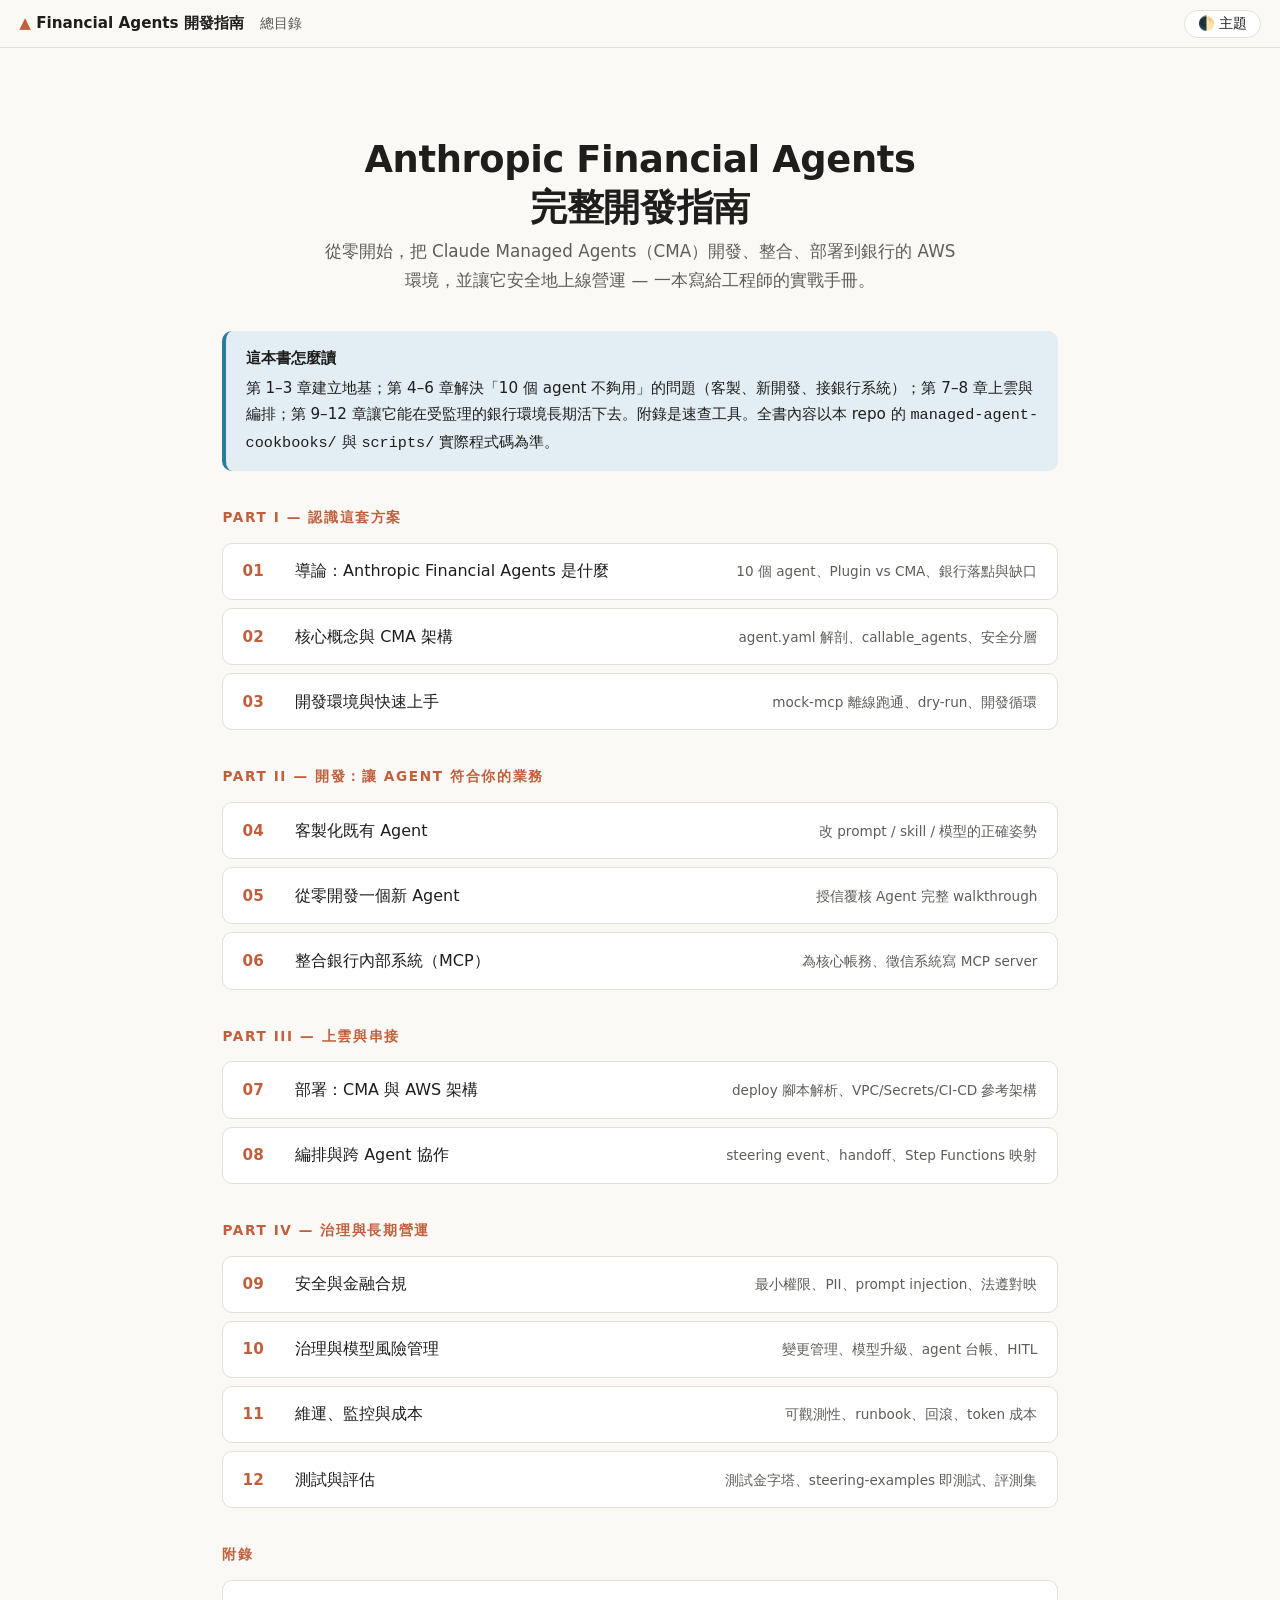
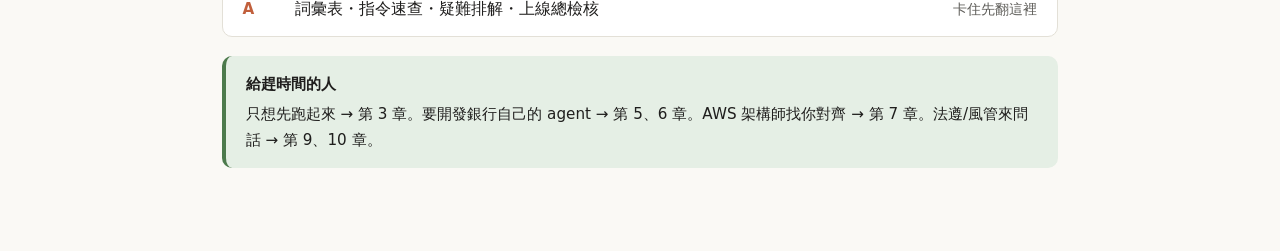
==== Guidbook/index.html @ 3e9c5083 "Add initial version of the Anthropic Financial Agents development guide in Chinese" ====
<!DOCTYPE html>
<html lang="zh-Hant">
<head>
<meta charset="utf-8">
<meta name="viewport" content="width=device-width, initial-scale=1">
<title>Anthropic Financial Agents 完整開發指南</title>
<link rel="stylesheet" href="assets/book.css">
<style>
  .hero { text-align: center; padding: 2.5rem 0 1rem; }
  .hero h1 { font-size: 2.3rem; margin-bottom: .3rem; }
  .hero .sub { color: var(--fg-soft); font-size: 1.05rem; max-width: 640px; margin: 0 auto; }
  .part-title { font-size: .85rem; font-weight: 700; letter-spacing: .12em; color: var(--accent);
    text-transform: uppercase; margin: 2.2rem 0 .8rem; }
  .ch-list { list-style: none; padding: 0; margin: 0; }
  .ch-list a { display: flex; gap: 1rem; align-items: baseline; text-decoration: none; color: var(--fg);
    background: var(--bg-card); border: 1px solid var(--border); border-radius: var(--radius);
    padding: .85rem 1.2rem; margin: .5rem 0; transition: border-color .15s, transform .15s; }
  .ch-list a:hover { border-color: var(--accent); transform: translateX(4px); }
  .ch-list .no { font-weight: 800; color: var(--accent); min-width: 2.4em; font-size: .95rem; }
  .ch-list .desc { color: var(--fg-soft); font-size: .85rem; margin-left: auto; text-align: right;
    max-width: 45%; }
  @media (max-width: 640px) { .ch-list .desc { display: none; } }
</style>
</head>
<body data-chapter="index">
<main>
  <div class="hero">
    <h1>Anthropic Financial Agents<br>完整開發指南</h1>
    <p class="sub">從零開始，把 Claude Managed Agents（CMA）開發、整合、部署到銀行的 AWS 環境，並讓它安全地上線營運 — 一本寫給工程師的實戰手冊。</p>
  </div>

  <div class="callout info"><span class="co-title">這本書怎麼讀</span>
    第 1–3 章建立地基；第 4–6 章解決「10 個 agent 不夠用」的問題（客製、新開發、接銀行系統）；第 7–8 章上雲與編排；第 9–12 章讓它能在受監理的銀行環境長期活下去。附錄是速查工具。全書內容以本 repo 的 <code>managed-agent-cookbooks/</code> 與 <code>scripts/</code> 實際程式碼為準。
  </div>

  <div class="part-title">Part I — 認識這套方案</div>
  <ul class="ch-list">
    <li><a href="ch01-introduction/index.html"><span class="no">01</span>導論：Anthropic Financial Agents 是什麼<span class="desc">10 個 agent、Plugin vs CMA、銀行落點與缺口</span></a></li>
    <li><a href="ch02-architecture/index.html"><span class="no">02</span>核心概念與 CMA 架構<span class="desc">agent.yaml 解剖、callable_agents、安全分層</span></a></li>
    <li><a href="ch03-getting-started/index.html"><span class="no">03</span>開發環境與快速上手<span class="desc">mock-mcp 離線跑通、dry-run、開發循環</span></a></li>
  </ul>

  <div class="part-title">Part II — 開發：讓 Agent 符合你的業務</div>
  <ul class="ch-list">
    <li><a href="ch04-customizing/index.html"><span class="no">04</span>客製化既有 Agent<span class="desc">改 prompt / skill / 模型的正確姿勢</span></a></li>
    <li><a href="ch05-new-agent/index.html"><span class="no">05</span>從零開發一個新 Agent<span class="desc">授信覆核 Agent 完整 walkthrough</span></a></li>
    <li><a href="ch06-bank-integration/index.html"><span class="no">06</span>整合銀行內部系統（MCP）<span class="desc">為核心帳務、徵信系統寫 MCP server</span></a></li>
  </ul>

  <div class="part-title">Part III — 上雲與串接</div>
  <ul class="ch-list">
    <li><a href="ch07-aws-deployment/index.html"><span class="no">07</span>部署：CMA 與 AWS 架構<span class="desc">deploy 腳本解析、VPC/Secrets/CI-CD 參考架構</span></a></li>
    <li><a href="ch08-orchestration/index.html"><span class="no">08</span>編排與跨 Agent 協作<span class="desc">steering event、handoff、Step Functions 映射</span></a></li>
  </ul>

  <div class="part-title">Part IV — 治理與長期營運</div>
  <ul class="ch-list">
    <li><a href="ch09-security-compliance/index.html"><span class="no">09</span>安全與金融合規<span class="desc">最小權限、PII、prompt injection、法遵對映</span></a></li>
    <li><a href="ch10-governance/index.html"><span class="no">10</span>治理與模型風險管理<span class="desc">變更管理、模型升級、agent 台帳、HITL</span></a></li>
    <li><a href="ch11-operations/index.html"><span class="no">11</span>維運、監控與成本<span class="desc">可觀測性、runbook、回滾、token 成本</span></a></li>
    <li><a href="ch12-testing-evals/index.html"><span class="no">12</span>測試與評估<span class="desc">測試金字塔、steering-examples 即測試、評測集</span></a></li>
  </ul>

  <div class="part-title">附錄</div>
  <ul class="ch-list">
    <li><a href="appendix/index.html"><span class="no">A</span>詞彙表・指令速查・疑難排解・上線總檢核<span class="desc">卡住先翻這裡</span></a></li>
  </ul>

  <div class="callout tip"><span class="co-title">給趕時間的人</span>
    只想先跑起來 → 第 3 章。要開發銀行自己的 agent → 第 5、6 章。AWS 架構師找你對齊 → 第 7 章。法遵/風管來問話 → 第 9、10 章。
  </div>
</main>
<script src="assets/book.js"></script>
</body>
</html>
---- Guidbook/assets/book.css ----
/* ===== Anthropic Financial Agents 開發指南 — 共用樣式 ===== */
:root {
  --bg: #faf9f5;
  --bg-card: #ffffff;
  --bg-code: #f4f2ec;
  --bg-inset: #f0eee6;
  --fg: #1f1e1d;
  --fg-soft: #5e5d59;
  --accent: #c15f3c;      /* 主色：赤陶 */
  --accent-soft: #f5e6de;
  --blue: #2c7a9e;
  --blue-soft: #e2eef4;
  --green: #4c7a4c;
  --green-soft: #e5efe5;
  --amber: #a3712a;
  --amber-soft: #f6ecd9;
  --red: #b3382f;
  --red-soft: #f7e3e1;
  --border: #e3e0d7;
  --shadow: 0 1px 3px rgba(0,0,0,.07), 0 4px 14px rgba(0,0,0,.04);
  --radius: 10px;
  --maxw: 880px;
}
:root[data-theme="dark"] {
  --bg: #1a1915;
  --bg-card: #23221d;
  --bg-code: #16150f;
  --bg-inset: #2a2922;
  --fg: #ecebe4;
  --fg-soft: #a5a399;
  --accent: #e08b63;
  --accent-soft: #3a2a20;
  --blue: #6fb3d4;
  --blue-soft: #1e2f38;
  --green: #8fbf8f;
  --green-soft: #22301f;
  --amber: #d9a955;
  --amber-soft: #362c17;
  --red: #e08078;
  --red-soft: #3a201d;
  --border: #3a382f;
  --shadow: 0 1px 3px rgba(0,0,0,.4);
}
@media (prefers-color-scheme: dark) {
  :root:not([data-theme]) {
    --bg:#1a1915; --bg-card:#23221d; --bg-code:#16150f; --bg-inset:#2a2922;
    --fg:#ecebe4; --fg-soft:#a5a399; --accent:#e08b63; --accent-soft:#3a2a20;
    --blue:#6fb3d4; --blue-soft:#1e2f38; --green:#8fbf8f; --green-soft:#22301f;
    --amber:#d9a955; --amber-soft:#362c17; --red:#e08078; --red-soft:#3a201d;
    --border:#3a382f; --shadow:0 1px 3px rgba(0,0,0,.4);
  }
}

* { box-sizing: border-box; }
html { scroll-behavior: smooth; }
body {
  margin: 0; background: var(--bg); color: var(--fg);
  font-family: "Noto Sans TC", "Microsoft JhengHei", "PingFang TC", system-ui, sans-serif;
  line-height: 1.75; font-size: 16px;
  -webkit-font-smoothing: antialiased;
}

/* ---- 進度條 ---- */
#progress { position: fixed; top: 0; left: 0; height: 3px; width: 0;
  background: var(--accent); z-index: 99; transition: width .1s linear; }

/* ---- 頁首 ---- */
.book-header {
  position: sticky; top: 0; z-index: 50;
  background: color-mix(in srgb, var(--bg) 88%, transparent);
  backdrop-filter: blur(8px);
  border-bottom: 1px solid var(--border);
  padding: .6rem 1.2rem;
  display: flex; align-items: center; gap: 1rem; flex-wrap: wrap;
}
.book-header .home { font-weight: 700; text-decoration: none; color: var(--fg); font-size: .95rem; }
.book-header .home span { color: var(--accent); }
.book-header .chapter-label { color: var(--fg-soft); font-size: .85rem; flex: 1; min-width: 0;
  white-space: nowrap; overflow: hidden; text-overflow: ellipsis; }
#theme-toggle { border: 1px solid var(--border); background: var(--bg-card); color: var(--fg);
  border-radius: 20px; padding: .25rem .8rem; cursor: pointer; font-size: .85rem; }
#theme-toggle:hover { border-color: var(--accent); }

/* ---- 版面 ---- */
main { max-width: var(--maxw); margin: 0 auto; padding: 2rem 1.4rem 4rem; }
h1 { font-size: 2rem; line-height: 1.3; margin: 1rem 0 .4rem; letter-spacing: -.01em; }
h1 .ch-no { display: block; font-size: .9rem; color: var(--accent); font-weight: 700;
  text-transform: uppercase; letter-spacing: .12em; margin-bottom: .4rem; }
h2 { font-size: 1.45rem; margin: 2.6rem 0 .8rem; padding-top: 1rem;
  border-top: 1px solid var(--border); letter-spacing: -.01em; }
h3 { font-size: 1.12rem; margin: 1.8rem 0 .5rem; }
p { margin: .7rem 0; }
a { color: var(--blue); }
.lead { font-size: 1.08rem; color: var(--fg-soft); margin-bottom: 1.6rem; }
ul, ol { padding-left: 1.5rem; }
li { margin: .3rem 0; }
strong { font-weight: 700; }
hr { border: none; border-top: 1px solid var(--border); margin: 2rem 0; }

/* ---- 章內目錄 ---- */
.toc { background: var(--bg-inset); border-radius: var(--radius); padding: 1rem 1.4rem; margin: 1.5rem 0; }
.toc .toc-title { font-weight: 700; font-size: .85rem; letter-spacing: .08em; color: var(--fg-soft); margin-bottom: .4rem; }
.toc ol { margin: 0; padding-left: 1.3rem; }
.toc a { text-decoration: none; }
.toc a:hover { text-decoration: underline; }

/* ---- 程式碼 ---- */
pre {
  background: var(--bg-code); border: 1px solid var(--border); border-radius: var(--radius);
  padding: 1rem 1.2rem; overflow-x: auto; font-size: .85rem; line-height: 1.6;
  position: relative; margin: 1rem 0;
}
code { font-family: "Cascadia Code", Consolas, "Courier New", monospace; }
p code, li code, td code {
  background: var(--bg-inset); border: 1px solid var(--border);
  padding: .08em .35em; border-radius: 4px; font-size: .85em; white-space: nowrap;
}
pre .copy-btn { position: absolute; top: .5rem; right: .5rem; border: 1px solid var(--border);
  background: var(--bg-card); color: var(--fg-soft); border-radius: 6px; padding: .15rem .6rem;
  font-size: .75rem; cursor: pointer; opacity: 0; transition: opacity .15s; }
pre:hover .copy-btn { opacity: 1; }
.code-title { font-size: .78rem; color: var(--fg-soft); background: var(--bg-inset);
  border: 1px solid var(--border); border-bottom: none;
  border-radius: var(--radius) var(--radius) 0 0; padding: .35rem 1rem; margin-top: 1rem;
  font-family: Consolas, monospace; }
.code-title + pre { margin-top: 0; border-top-left-radius: 0; border-top-right-radius: 0; }

/* ---- 表格 ---- */
.table-wrap { overflow-x: auto; margin: 1rem 0; }
table { border-collapse: collapse; width: 100%; font-size: .9rem; }
th, td { border: 1px solid var(--border); padding: .5rem .8rem; text-align: left; vertical-align: top; }
th { background: var(--bg-inset); font-weight: 700; white-space: nowrap; }
tr:nth-child(even) td { background: color-mix(in srgb, var(--bg-inset) 40%, transparent); }

/* ---- 提示框 ---- */
.callout { border-radius: var(--radius); padding: .9rem 1.2rem; margin: 1.2rem 0;
  border-left: 4px solid; font-size: .95rem; }
.callout .co-title { font-weight: 700; display: block; margin-bottom: .2rem; }
.callout.info  { background: var(--blue-soft);  border-color: var(--blue); }
.callout.tip   { background: var(--green-soft); border-color: var(--green); }
.callout.warn  { background: var(--amber-soft); border-color: var(--amber); }
.callout.danger{ background: var(--red-soft);   border-color: var(--red); }

/* ---- 標籤 ---- */
.badge { display: inline-block; border-radius: 999px; padding: .05em .7em; font-size: .78rem;
  font-weight: 700; vertical-align: middle; }
.badge.green { background: var(--green-soft); color: var(--green); }
.badge.amber { background: var(--amber-soft); color: var(--amber); }
.badge.red   { background: var(--red-soft);   color: var(--red); }
.badge.blue  { background: var(--blue-soft);  color: var(--blue); }

/* ---- 卡片 ---- */
.cards { display: grid; grid-template-columns: repeat(auto-fit, minmax(230px, 1fr)); gap: 1rem; margin: 1.2rem 0; }
.card { background: var(--bg-card); border: 1px solid var(--border); border-radius: var(--radius);
  padding: 1rem 1.2rem; box-shadow: var(--shadow); }
.card h4 { margin: 0 0 .4rem; font-size: 1rem; }
.card p { margin: 0; font-size: .88rem; color: var(--fg-soft); }

/* ---- 頁籤 ---- */
.tabs { border: 1px solid var(--border); border-radius: var(--radius); margin: 1.2rem 0;
  background: var(--bg-card); overflow: hidden; }
.tab-bar { display: flex; flex-wrap: wrap; border-bottom: 1px solid var(--border); background: var(--bg-inset);
  overflow-x: auto; }
.tab-bar button { border: none; background: transparent; color: var(--fg-soft); padding: .6rem 1.1rem;
  cursor: pointer; font-size: .9rem; font-weight: 600; border-bottom: 2px solid transparent;
  white-space: normal; min-width: 0; }
.tab-bar button.active { color: var(--accent); border-bottom-color: var(--accent); background: var(--bg-card); }
.tab-panel { display: none; padding: 1rem 1.3rem; }
.tab-panel.active { display: block; animation: fadein .25s ease; }
@keyframes fadein { from { opacity: 0; transform: translateY(4px); } to { opacity: 1; transform: none; } }

/* ---- 摺疊 ---- */
details { border: 1px solid var(--border); border-radius: var(--radius); background: var(--bg-card);
  margin: .8rem 0; overflow: hidden; }
summary { cursor: pointer; padding: .7rem 1.1rem; font-weight: 600; list-style: none; position: relative; }
summary::before { content: "▸"; color: var(--accent); margin-right: .5rem; display: inline-block; transition: transform .2s; }
details[open] summary::before { transform: rotate(90deg); }
details > *:not(summary) { margin-left: 1.1rem; margin-right: 1.1rem; }
details[open] summary { border-bottom: 1px solid var(--border); margin-bottom: .6rem; }

/* ---- 流程圖（動畫步驟） ---- */
.flow { display: flex; flex-wrap: wrap; gap: .5rem; align-items: stretch; margin: 1.2rem 0; }
.flow .step { flex: 1; min-width: 130px; background: var(--bg-card); border: 1.5px solid var(--border);
  border-radius: var(--radius); padding: .7rem .9rem; font-size: .85rem; position: relative;
  transition: border-color .3s, box-shadow .3s; }
.flow .step .n { display: inline-block; width: 1.4em; height: 1.4em; line-height: 1.4em; text-align: center;
  border-radius: 50%; background: var(--accent-soft); color: var(--accent); font-weight: 700;
  font-size: .8rem; margin-bottom: .3rem; }
.flow .step.lit { border-color: var(--accent); box-shadow: 0 0 0 3px var(--accent-soft); }
.flow .arrow { align-self: center; color: var(--fg-soft); font-size: 1.1rem; }
.flow-controls { margin-top: .4rem; }
.flow-controls button { border: 1px solid var(--border); background: var(--bg-card); color: var(--fg);
  border-radius: 6px; padding: .3rem .9rem; cursor: pointer; font-size: .85rem; margin-right: .4rem; }
.flow-controls button:hover { border-color: var(--accent); color: var(--accent); }

/* ---- ASCII 圖 ---- */
pre.diagram { background: var(--bg-inset); border-style: dashed; font-size: .8rem; line-height: 1.45; }

/* ---- 章節插圖 ---- */
.book-figure {
  margin: 1.5rem 0;
  padding: .75rem;
  background: var(--bg-inset);
  border: 1px solid var(--border);
  border-radius: var(--radius);
}
.book-figure img {
  display: block;
  width: 100%;
  height: auto;
  border-radius: 8px;
  background: #faf2e4;
}
.book-figure figcaption {
  margin: .55rem .2rem 0;
  color: var(--fg-soft);
  font-size: .86rem;
  line-height: 1.55;
}

/* ---- 測驗 ---- */
.quiz { background: var(--bg-card); border: 1px solid var(--border); border-radius: var(--radius);
  padding: 1rem 1.3rem; margin: 1.2rem 0; }
.quiz .q { font-weight: 700; margin-bottom: .6rem; }
.quiz label { display: block; padding: .45rem .8rem; border: 1px solid var(--border); border-radius: 8px;
  margin: .35rem 0; cursor: pointer; font-size: .92rem; transition: background .15s, border-color .15s; }
.quiz label:hover { border-color: var(--accent); }
.quiz label.correct { background: var(--green-soft); border-color: var(--green); }
.quiz label.wrong { background: var(--red-soft); border-color: var(--red); }
.quiz .explain { display: none; margin-top: .6rem; font-size: .88rem; color: var(--fg-soft);
  border-top: 1px dashed var(--border); padding-top: .6rem; }
.quiz.answered .explain { display: block; }

/* ---- 檢核清單 ---- */
.checklist { list-style: none; padding: 0; }
.checklist li { padding: .45rem .8rem .45rem 2.2rem; border: 1px solid var(--border); border-radius: 8px;
  margin: .4rem 0; position: relative; cursor: pointer; background: var(--bg-card); font-size: .93rem; }
.checklist li::before { content: "○"; position: absolute; left: .8rem; color: var(--fg-soft); }
.checklist li.done { color: var(--fg-soft); text-decoration: line-through; background: var(--bg-inset); }
.checklist li.done::before { content: "●"; color: var(--green); }

/* ---- 上一章/下一章 ---- */
.chapter-nav { display: flex; gap: 1rem; margin-top: 3.5rem; flex-wrap: wrap; }
.chapter-nav a { flex: 1; min-width: 220px; border: 1px solid var(--border); border-radius: var(--radius);
  padding: .9rem 1.2rem; text-decoration: none; color: var(--fg); background: var(--bg-card);
  transition: border-color .15s, transform .15s; }
.chapter-nav a:hover { border-color: var(--accent); transform: translateY(-2px); }
.chapter-nav .dir { font-size: .78rem; color: var(--fg-soft); display: block; }
.chapter-nav .next { text-align: right; }

footer.book-footer { text-align: center; color: var(--fg-soft); font-size: .8rem;
  padding: 2rem 1rem 3rem; border-top: 1px solid var(--border); }

@media (max-width: 640px) {
  body { font-size: 15px; }
  h1 { font-size: 1.6rem; }
  .flow { flex-direction: column; }
  .flow .arrow { transform: rotate(90deg); align-self: flex-start; margin-left: 2rem; }
  /* 長路徑 inline code 在窄螢幕改為可換行，避免撐破版面 */
  p code, li code, td code, label code, summary code, .callout code, .quiz code, details code {
    white-space: normal;
    overflow-wrap: anywhere;
  }
}
/* 流程圖卡片內的 code 一律允許斷行（卡片寬度固定，nowrap 必溢出） */
.flow .step code { white-space: normal; overflow-wrap: anywhere; }
/* 防禦性：details/callout/quiz 內的 code 也允許斷行（這些容器會裁切而非捲動） */
summary code, .callout code, .quiz code { white-space: normal; overflow-wrap: anywhere; }
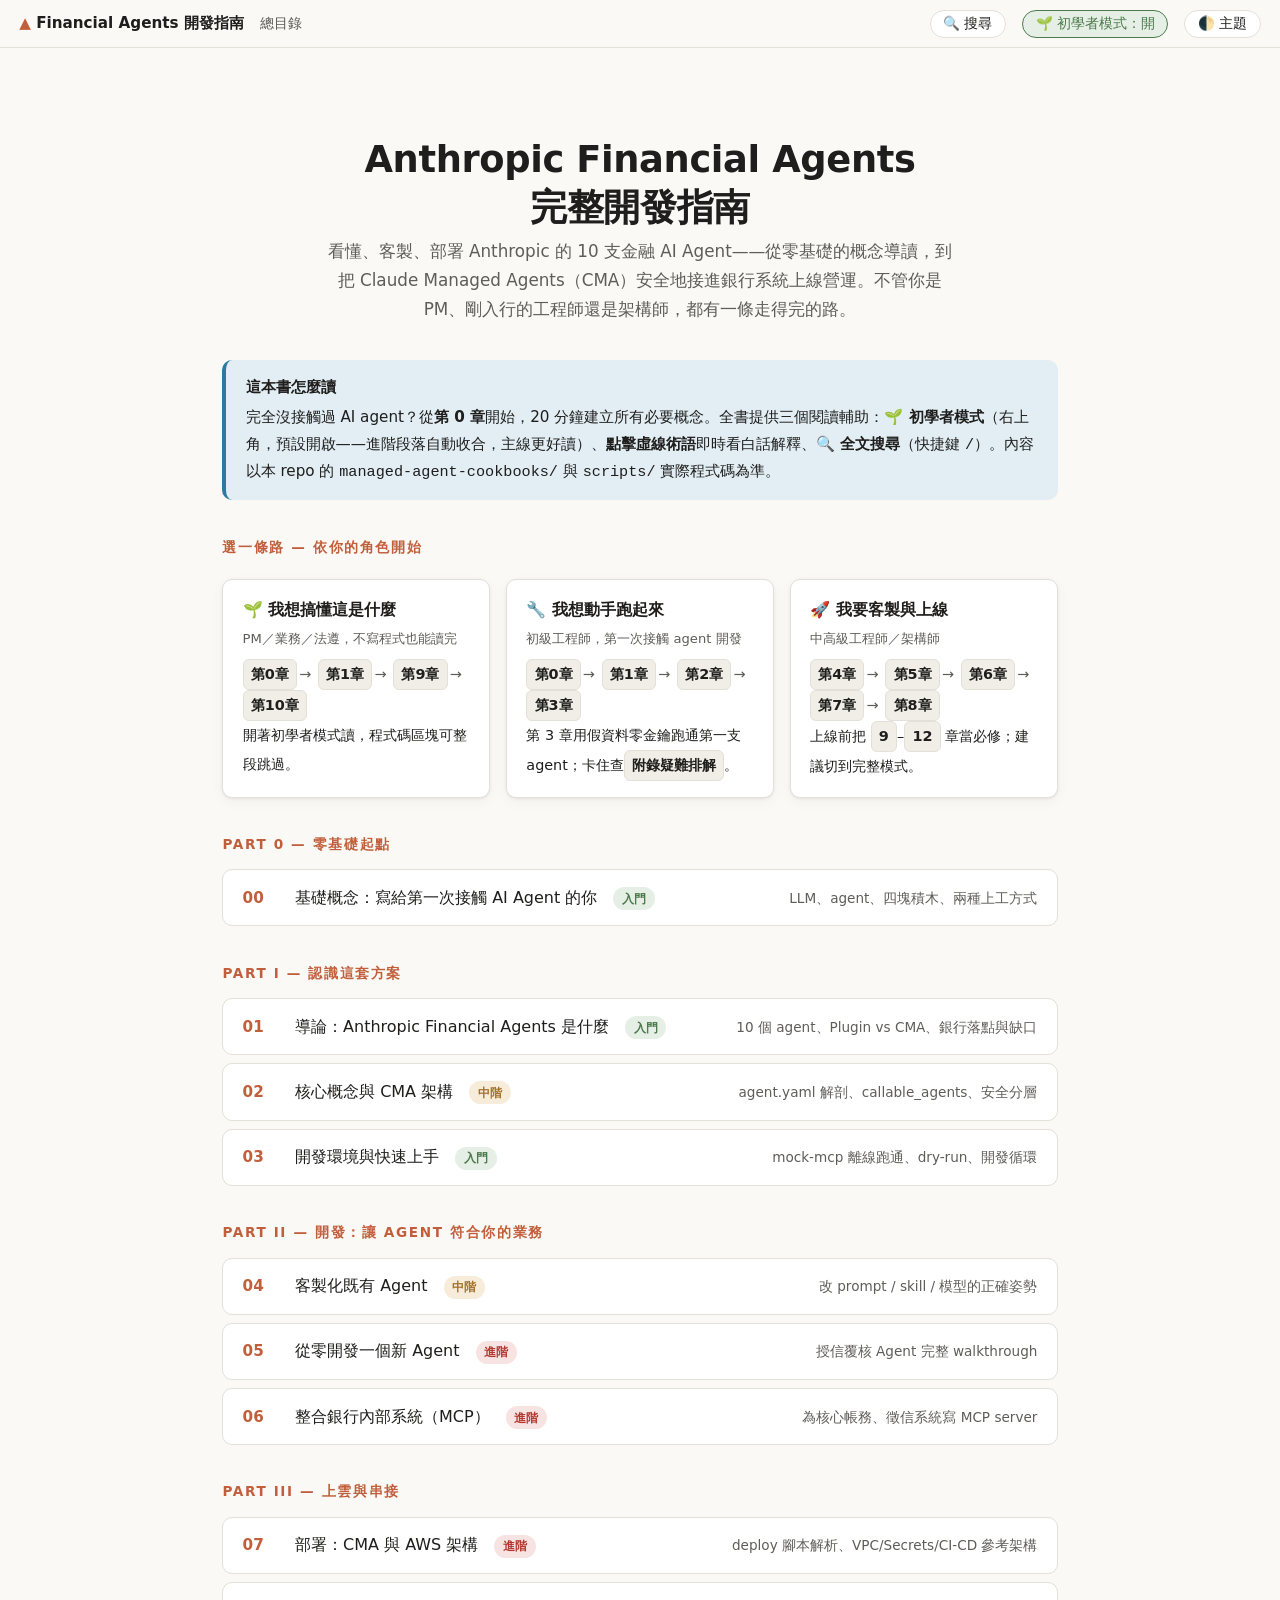
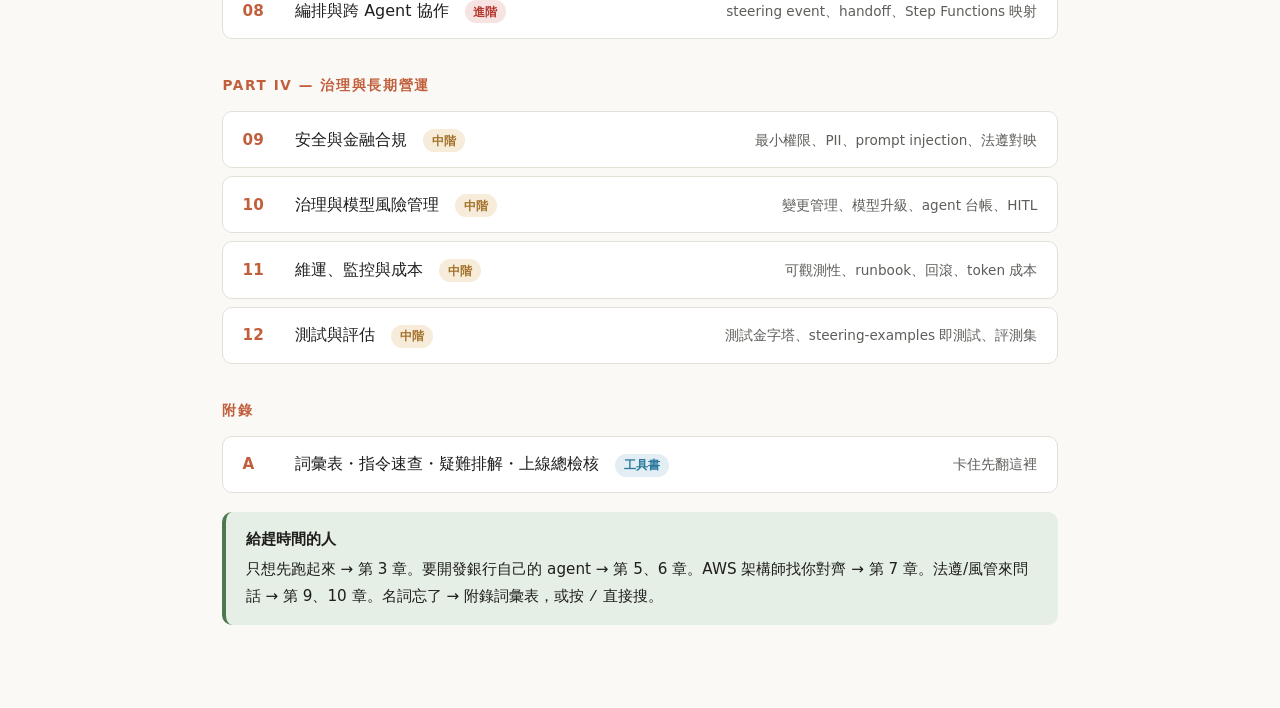
==== commit 20c133d2: "Add Chapter 0: Basics of AI Agents for Beginners" ====
--- a/Guidbook/index.html
+++ b/Guidbook/index.html
@@ -17,8 +17,9 @@
     padding: .85rem 1.2rem; margin: .5rem 0; transition: border-color .15s, transform .15s; }
   .ch-list a:hover { border-color: var(--accent); transform: translateX(4px); }
   .ch-list .no { font-weight: 800; color: var(--accent); min-width: 2.4em; font-size: .95rem; }
+  .ch-list .badge { flex: 0 0 auto; }
   .ch-list .desc { color: var(--fg-soft); font-size: .85rem; margin-left: auto; text-align: right;
-    max-width: 45%; }
+    max-width: 42%; }
   @media (max-width: 640px) { .ch-list .desc { display: none; } }
 </style>
 </head>
@@ -26,48 +27,91 @@
 <main>
   <div class="hero">
     <h1>Anthropic Financial Agents<br>完整開發指南</h1>
-    <p class="sub">從零開始，把 Claude Managed Agents（CMA）開發、整合、部署到銀行的 AWS 環境，並讓它安全地上線營運 — 一本寫給工程師的實戰手冊。</p>
+    <p class="sub">看懂、客製、部署 Anthropic 的 10 支金融 AI Agent——從零基礎的概念導讀，到把 Claude Managed Agents（CMA）安全地接進銀行系統上線營運。不管你是 PM、剛入行的工程師還是架構師，都有一條走得完的路。</p>
   </div>
 
   <div class="callout info"><span class="co-title">這本書怎麼讀</span>
-    第 1–3 章建立地基；第 4–6 章解決「10 個 agent 不夠用」的問題（客製、新開發、接銀行系統）；第 7–8 章上雲與編排；第 9–12 章讓它能在受監理的銀行環境長期活下去。附錄是速查工具。全書內容以本 repo 的 <code>managed-agent-cookbooks/</code> 與 <code>scripts/</code> 實際程式碼為準。
+    完全沒接觸過 AI agent？從<strong>第 0 章</strong>開始，20 分鐘建立所有必要概念。全書提供三個閱讀輔助：<strong>🌱 初學者模式</strong>（右上角，預設開啟——進階段落自動收合，主線更好讀）、<strong>點擊虛線術語</strong>即時看白話解釋、<strong>🔍 全文搜尋</strong>（快捷鍵 <code>/</code>）。內容以本 repo 的 <code>managed-agent-cookbooks/</code> 與 <code>scripts/</code> 實際程式碼為準。
   </div>
+
+  <div class="part-title">選一條路 — 依你的角色開始</div>
+  <div class="paths">
+    <div class="path">
+      <h4>🌱 我想搞懂這是什麼</h4>
+      <div class="who">PM／業務／法遵，不寫程式也能讀完</div>
+      <div class="route">
+        <a href="ch00-basics/index.html">第0章</a><span class="sep">→</span>
+        <a href="ch01-introduction/index.html">第1章</a><span class="sep">→</span>
+        <a href="ch09-security-compliance/index.html">第9章</a><span class="sep">→</span>
+        <a href="ch10-governance/index.html">第10章</a>
+        <br>開著初學者模式讀，程式碼區塊可整段跳過。
+      </div>
+    </div>
+    <div class="path">
+      <h4>🔧 我想動手跑起來</h4>
+      <div class="who">初級工程師，第一次接觸 agent 開發</div>
+      <div class="route">
+        <a href="ch00-basics/index.html">第0章</a><span class="sep">→</span>
+        <a href="ch01-introduction/index.html">第1章</a><span class="sep">→</span>
+        <a href="ch02-architecture/index.html">第2章</a><span class="sep">→</span>
+        <a href="ch03-getting-started/index.html">第3章</a>
+        <br>第 3 章用假資料零金鑰跑通第一支 agent；卡住查<a href="appendix/index.html#s3">附錄疑難排解</a>。
+      </div>
+    </div>
+    <div class="path">
+      <h4>🚀 我要客製與上線</h4>
+      <div class="who">中高級工程師／架構師</div>
+      <div class="route">
+        <a href="ch04-customizing/index.html">第4章</a><span class="sep">→</span>
+        <a href="ch05-new-agent/index.html">第5章</a><span class="sep">→</span>
+        <a href="ch06-bank-integration/index.html">第6章</a><span class="sep">→</span>
+        <a href="ch07-aws-deployment/index.html">第7章</a><span class="sep">→</span>
+        <a href="ch08-orchestration/index.html">第8章</a>
+        <br>上線前把 <a href="ch09-security-compliance/index.html">9</a>–<a href="ch12-testing-evals/index.html">12</a> 章當必修；建議切到完整模式。
+      </div>
+    </div>
+  </div>
+
+  <div class="part-title">Part 0 — 零基礎起點</div>
+  <ul class="ch-list">
+    <li><a href="ch00-basics/index.html"><span class="no">00</span>基礎概念：寫給第一次接觸 AI Agent 的你<span class="badge green">入門</span><span class="desc">LLM、agent、四塊積木、兩種上工方式</span></a></li>
+  </ul>
 
   <div class="part-title">Part I — 認識這套方案</div>
   <ul class="ch-list">
-    <li><a href="ch01-introduction/index.html"><span class="no">01</span>導論：Anthropic Financial Agents 是什麼<span class="desc">10 個 agent、Plugin vs CMA、銀行落點與缺口</span></a></li>
-    <li><a href="ch02-architecture/index.html"><span class="no">02</span>核心概念與 CMA 架構<span class="desc">agent.yaml 解剖、callable_agents、安全分層</span></a></li>
-    <li><a href="ch03-getting-started/index.html"><span class="no">03</span>開發環境與快速上手<span class="desc">mock-mcp 離線跑通、dry-run、開發循環</span></a></li>
+    <li><a href="ch01-introduction/index.html"><span class="no">01</span>導論：Anthropic Financial Agents 是什麼<span class="badge green">入門</span><span class="desc">10 個 agent、Plugin vs CMA、銀行落點與缺口</span></a></li>
+    <li><a href="ch02-architecture/index.html"><span class="no">02</span>核心概念與 CMA 架構<span class="badge amber">中階</span><span class="desc">agent.yaml 解剖、callable_agents、安全分層</span></a></li>
+    <li><a href="ch03-getting-started/index.html"><span class="no">03</span>開發環境與快速上手<span class="badge green">入門</span><span class="desc">mock-mcp 離線跑通、dry-run、開發循環</span></a></li>
   </ul>
 
   <div class="part-title">Part II — 開發：讓 Agent 符合你的業務</div>
   <ul class="ch-list">
-    <li><a href="ch04-customizing/index.html"><span class="no">04</span>客製化既有 Agent<span class="desc">改 prompt / skill / 模型的正確姿勢</span></a></li>
-    <li><a href="ch05-new-agent/index.html"><span class="no">05</span>從零開發一個新 Agent<span class="desc">授信覆核 Agent 完整 walkthrough</span></a></li>
-    <li><a href="ch06-bank-integration/index.html"><span class="no">06</span>整合銀行內部系統（MCP）<span class="desc">為核心帳務、徵信系統寫 MCP server</span></a></li>
+    <li><a href="ch04-customizing/index.html"><span class="no">04</span>客製化既有 Agent<span class="badge amber">中階</span><span class="desc">改 prompt / skill / 模型的正確姿勢</span></a></li>
+    <li><a href="ch05-new-agent/index.html"><span class="no">05</span>從零開發一個新 Agent<span class="badge red">進階</span><span class="desc">授信覆核 Agent 完整 walkthrough</span></a></li>
+    <li><a href="ch06-bank-integration/index.html"><span class="no">06</span>整合銀行內部系統（MCP）<span class="badge red">進階</span><span class="desc">為核心帳務、徵信系統寫 MCP server</span></a></li>
   </ul>
 
   <div class="part-title">Part III — 上雲與串接</div>
   <ul class="ch-list">
-    <li><a href="ch07-aws-deployment/index.html"><span class="no">07</span>部署：CMA 與 AWS 架構<span class="desc">deploy 腳本解析、VPC/Secrets/CI-CD 參考架構</span></a></li>
-    <li><a href="ch08-orchestration/index.html"><span class="no">08</span>編排與跨 Agent 協作<span class="desc">steering event、handoff、Step Functions 映射</span></a></li>
+    <li><a href="ch07-aws-deployment/index.html"><span class="no">07</span>部署：CMA 與 AWS 架構<span class="badge red">進階</span><span class="desc">deploy 腳本解析、VPC/Secrets/CI-CD 參考架構</span></a></li>
+    <li><a href="ch08-orchestration/index.html"><span class="no">08</span>編排與跨 Agent 協作<span class="badge red">進階</span><span class="desc">steering event、handoff、Step Functions 映射</span></a></li>
   </ul>
 
   <div class="part-title">Part IV — 治理與長期營運</div>
   <ul class="ch-list">
-    <li><a href="ch09-security-compliance/index.html"><span class="no">09</span>安全與金融合規<span class="desc">最小權限、PII、prompt injection、法遵對映</span></a></li>
-    <li><a href="ch10-governance/index.html"><span class="no">10</span>治理與模型風險管理<span class="desc">變更管理、模型升級、agent 台帳、HITL</span></a></li>
-    <li><a href="ch11-operations/index.html"><span class="no">11</span>維運、監控與成本<span class="desc">可觀測性、runbook、回滾、token 成本</span></a></li>
-    <li><a href="ch12-testing-evals/index.html"><span class="no">12</span>測試與評估<span class="desc">測試金字塔、steering-examples 即測試、評測集</span></a></li>
+    <li><a href="ch09-security-compliance/index.html"><span class="no">09</span>安全與金融合規<span class="badge amber">中階</span><span class="desc">最小權限、PII、prompt injection、法遵對映</span></a></li>
+    <li><a href="ch10-governance/index.html"><span class="no">10</span>治理與模型風險管理<span class="badge amber">中階</span><span class="desc">變更管理、模型升級、agent 台帳、HITL</span></a></li>
+    <li><a href="ch11-operations/index.html"><span class="no">11</span>維運、監控與成本<span class="badge amber">中階</span><span class="desc">可觀測性、runbook、回滾、token 成本</span></a></li>
+    <li><a href="ch12-testing-evals/index.html"><span class="no">12</span>測試與評估<span class="badge amber">中階</span><span class="desc">測試金字塔、steering-examples 即測試、評測集</span></a></li>
   </ul>
 
   <div class="part-title">附錄</div>
   <ul class="ch-list">
-    <li><a href="appendix/index.html"><span class="no">A</span>詞彙表・指令速查・疑難排解・上線總檢核<span class="desc">卡住先翻這裡</span></a></li>
+    <li><a href="appendix/index.html"><span class="no">A</span>詞彙表・指令速查・疑難排解・上線總檢核<span class="badge blue">工具書</span><span class="desc">卡住先翻這裡</span></a></li>
   </ul>
 
   <div class="callout tip"><span class="co-title">給趕時間的人</span>
-    只想先跑起來 → 第 3 章。要開發銀行自己的 agent → 第 5、6 章。AWS 架構師找你對齊 → 第 7 章。法遵/風管來問話 → 第 9、10 章。
+    只想先跑起來 → 第 3 章。要開發銀行自己的 agent → 第 5、6 章。AWS 架構師找你對齊 → 第 7 章。法遵/風管來問話 → 第 9、10 章。名詞忘了 → 附錄詞彙表，或按 <code>/</code> 直接搜。
   </div>
 </main>
 <script src="assets/book.js"></script>
--- a/Guidbook/assets/book.css
+++ b/Guidbook/assets/book.css
@@ -77,9 +77,76 @@
 .book-header .home span { color: var(--accent); }
 .book-header .chapter-label { color: var(--fg-soft); font-size: .85rem; flex: 1; min-width: 0;
   white-space: nowrap; overflow: hidden; text-overflow: ellipsis; }
-#theme-toggle { border: 1px solid var(--border); background: var(--bg-card); color: var(--fg);
+#theme-toggle, #mode-toggle, #search-toggle {
+  border: 1px solid var(--border); background: var(--bg-card); color: var(--fg);
   border-radius: 20px; padding: .25rem .8rem; cursor: pointer; font-size: .85rem; }
-#theme-toggle:hover { border-color: var(--accent); }
+#theme-toggle:hover, #mode-toggle:hover, #search-toggle:hover { border-color: var(--accent); }
+#mode-toggle.on { background: var(--green-soft); border-color: var(--green); color: var(--green); }
+
+/* ---- 頁面資訊列（閱讀時間・難度・進階段落數） ---- */
+.page-meta { display: flex; flex-wrap: wrap; gap: .5rem 1.2rem; align-items: center;
+  color: var(--fg-soft); font-size: .85rem; margin: .4rem 0 1rem; }
+.page-meta .lv { border-radius: 999px; padding: .05em .7em; font-weight: 700; font-size: .78rem; }
+.page-meta .lv-e { background: var(--green-soft); color: var(--green); }
+.page-meta .lv-m { background: var(--amber-soft); color: var(--amber); }
+.page-meta .lv-h { background: var(--red-soft);   color: var(--red); }
+
+/* ---- 先備知識框（章首「開始前，你需要先懂」） ---- */
+.callout.prereq { background: var(--bg-inset); border-color: var(--accent); }
+.callout.prereq ul { margin: .3rem 0 0; }
+
+/* ---- 術語（點擊看白話解釋） ---- */
+.term { border-bottom: 2px dotted var(--accent); cursor: pointer; }
+.term:hover, .term:focus { background: var(--accent-soft); outline: none; border-radius: 3px; }
+#term-tip { position: absolute; z-index: 200; background: var(--bg-card); color: var(--fg);
+  border: 1px solid var(--accent); border-radius: var(--radius); box-shadow: var(--shadow);
+  padding: .8rem 1rem; font-size: .88rem; line-height: 1.6; }
+#term-tip .tt-head { font-weight: 700; margin-bottom: .25rem; }
+#term-tip .tt-en { display: block; font-weight: 400; color: var(--fg-soft); font-size: .8rem; }
+#term-tip .tt-body { color: var(--fg); }
+#term-tip .tt-more { display: inline-block; margin-top: .45rem; font-size: .8rem; }
+
+/* ---- 進階區塊（div.adv → 由 book.js 轉為可收合 details.adv-details） ---- */
+details.adv-details { border-left: 4px solid var(--amber); }
+details.adv-details summary { display: flex; align-items: center; gap: .6rem; flex-wrap: wrap; }
+.adv-badge { background: var(--amber-soft); color: var(--amber); border-radius: 999px;
+  padding: .02em .7em; font-size: .78rem; font-weight: 700; }
+.adv-note { color: var(--fg-soft); font-weight: 400; font-size: .85rem; }
+details.adv-details .adv-body { padding: 0 1.1rem .6rem; }
+
+/* ---- 全文搜尋 ---- */
+#search-overlay { position: fixed; inset: 0; z-index: 300;
+  background: color-mix(in srgb, var(--bg) 60%, rgba(0,0,0,.4));
+  backdrop-filter: blur(3px); padding: 8vh 1rem 0; }
+#search-overlay .search-box { max-width: 640px; margin: 0 auto; background: var(--bg-card);
+  border: 1px solid var(--border); border-radius: var(--radius); box-shadow: var(--shadow);
+  overflow: hidden; display: flex; flex-direction: column; max-height: 74vh; }
+.search-input-row { display: flex; border-bottom: 1px solid var(--border); }
+#search-input { flex: 1; border: none; background: transparent; color: var(--fg);
+  font-size: 1rem; padding: .9rem 1.1rem; outline: none; font-family: inherit; }
+#search-close { border: none; background: transparent; color: var(--fg-soft);
+  font-size: 1rem; padding: 0 1rem; cursor: pointer; }
+#search-hint { color: var(--fg-soft); font-size: .8rem; padding: .5rem 1.1rem; }
+#search-results { overflow-y: auto; }
+.sr-item { display: block; padding: .7rem 1.1rem; text-decoration: none; color: var(--fg);
+  border-top: 1px solid var(--border); }
+.sr-item:hover { background: var(--bg-inset); }
+.sr-ch { font-size: .8rem; color: var(--accent); font-weight: 700; margin-bottom: .15rem; }
+.sr-snip { font-size: .87rem; color: var(--fg-soft); }
+.sr-snip mark { background: var(--amber-soft); color: var(--amber); border-radius: 3px; padding: 0 .1em; }
+.sr-empty { padding: 1rem 1.1rem; color: var(--fg-soft); font-size: .9rem; }
+
+/* ---- 學習路徑卡（總目錄用） ---- */
+.paths { display: grid; grid-template-columns: repeat(auto-fit, minmax(240px, 1fr)); gap: 1rem; margin: 1.2rem 0; }
+.path { background: var(--bg-card); border: 1px solid var(--border); border-radius: var(--radius);
+  padding: 1rem 1.2rem; box-shadow: var(--shadow); }
+.path h4 { margin: 0 0 .3rem; font-size: 1rem; }
+.path .who { color: var(--fg-soft); font-size: .82rem; margin-bottom: .5rem; }
+.path .route { font-size: .9rem; line-height: 2; }
+.path .route a { display: inline-block; background: var(--bg-inset); border: 1px solid var(--border);
+  border-radius: 6px; padding: 0 .5em; text-decoration: none; color: var(--fg); font-weight: 600; }
+.path .route a:hover { border-color: var(--accent); color: var(--accent); }
+.path .route .sep { color: var(--fg-soft); margin: 0 .15em; }
 
 /* ---- 版面 ---- */
 main { max-width: var(--maxw); margin: 0 auto; padding: 2rem 1.4rem 4rem; }
@@ -247,6 +314,8 @@
 .chapter-nav a:hover { border-color: var(--accent); transform: translateY(-2px); }
 .chapter-nav .dir { font-size: .78rem; color: var(--fg-soft); display: block; }
 .chapter-nav .next { text-align: right; }
+.chapter-nav .toc-link { flex: 0 0 auto; min-width: 0; text-align: center; align-self: stretch;
+  display: flex; flex-direction: column; justify-content: center; }
 
 footer.book-footer { text-align: center; color: var(--fg-soft); font-size: .8rem;
   padding: 2rem 1rem 3rem; border-top: 1px solid var(--border); }
